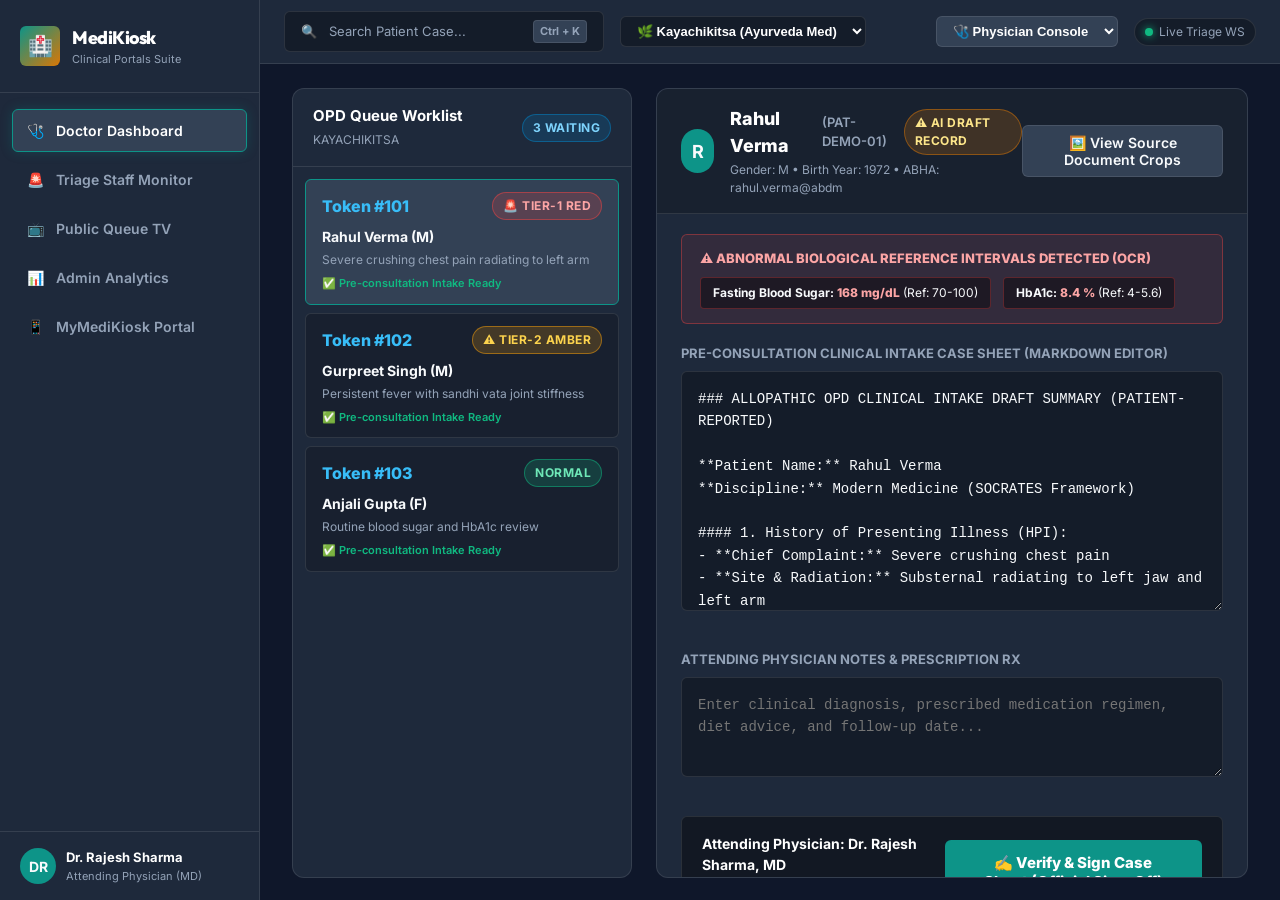
==== frontend_web_apps/index.html @ 1a15a037 "feat: complete Patient Kiosk (Phase 3), Web Portals Suite (Phase 4), and DPDP shredding with E2E sce" ====
<!DOCTYPE html>
<html lang="en">
<head>
    <meta charset="UTF-8">
    <meta name="viewport" content="width=device-width, initial-scale=1.0">
    <title>MediKiosk — Physician Console & Clinical Web Portals</title>
    <meta name="description" content="Physician Review Console, Triage Monitor, Public Display & Admin Analytics for MediKiosk (AIIA / SIH26047)">

    <!-- Google Fonts & Stylesheets -->
    <link rel="stylesheet" href="css/portal_tokens.css">
    <link rel="stylesheet" href="css/portal_layout.css">
    <link rel="stylesheet" href="css/views.css">
</head>
<body>
    <div class="portal-container">
        
        <!-- Left Collapsible Sidebar -->
        <aside class="portal-sidebar" role="navigation" aria-label="Portal Navigation">
            <div>
                <div class="sidebar-header">
                    <div class="sidebar-logo-icon">🏥</div>
                    <div>
                        <div class="sidebar-brand-title">MediKiosk</div>
                        <div class="sidebar-brand-sub">Clinical Portals Suite</div>
                    </div>
                </div>

                <!-- Navigation Tabs Root -->
                <div class="sidebar-nav" id="sidebar-nav-root"></div>
            </div>

            <div class="sidebar-footer">
                <div class="user-profile-badge">
                    <div class="user-avatar">DR</div>
                    <div>
                        <div style="font-size: 13px; font-weight: 700; color: #fff;">Dr. Rajesh Sharma</div>
                        <div style="font-size: 11px; color: var(--portal-text-muted);">Attending Physician (MD)</div>
                    </div>
                </div>
            </div>
        </aside>

        <!-- Main Content Area -->
        <div class="portal-main-area">
            
            <!-- Top Navigation & Hotkey Bar -->
            <header class="portal-topbar" role="banner">
                <div style="display: flex; align-items: center; gap: 16px;">
                    <!-- Universal Hotkey Trigger -->
                    <div class="search-hotkey-trigger" id="hotkey-search-trigger" role="button" tabindex="0" aria-label="Search Patient ID or Name. Press Control K">
                        <span>🔍</span>
                        <span>Search Patient Case...</span>
                        <span class="hotkey-badge">Ctrl + K</span>
                    </div>

                    <!-- Department Selector -->
                    <select id="dept-selector" style="background: rgba(0,0,0,0.3); border: 1px solid var(--portal-border); color: #fff; padding: 6px 12px; border-radius: 6px; font-size: 13px; font-weight: 600; outline: none;">
                        <option value="KAYACHIKITSA">🌿 Kayachikitsa (Ayurveda Med)</option>
                        <option value="GEN_MED">🩺 General Medicine OPD</option>
                        <option value="CARDIOLOGY">🫀 Cardiology OPD</option>
                        <option value="ORTHOPEDICS">🦴 Orthopedics OPD</option>
                        <option value="PANCHAKARMA">🧘 Panchakarma Department</option>
                        <option value="EMERGENCY">🚨 Emergency Red Zone</option>
                    </select>
                </div>

                <div class="topbar-right">
                    <!-- Role Switcher -->
                    <select id="role-selector" style="background: var(--portal-card-elevated); border: 1px solid var(--portal-border); color: #fff; padding: 6px 12px; border-radius: 6px; font-size: 13px; font-weight: 700; outline: none;">
                        <option value="DOCTOR">🩺 Physician Console</option>
                        <option value="TRIAGE">🚨 Triage Monitor</option>
                        <option value="PUBLIC_BOARD">📺 Public Queue TV</option>
                        <option value="ADMIN">📊 Admin Analytics</option>
                        <option value="PATIENT">📱 Patient Portal</option>
                    </select>

                    <!-- WebSocket Connection Dot -->
                    <div class="ws-status-badge">
                        <div class="ws-dot"></div>
                        <span>Live Triage WS</span>
                    </div>
                </div>
            </header>

            <!-- Dynamic Viewport Content -->
            <main class="portal-content-viewport" id="portal-viewport-root" role="main"></main>

        </div>

    </div>

    <!-- Hotkey Modal Container -->
    <div id="hotkey-modal-root"></div>

    <!-- Main Module Script -->
    <script type="module" src="js/app.js"></script>
</body>
</html>
---- frontend_web_apps/css/portal_tokens.css ----
/* ==========================================================================
   MediKiosk Web Portals Design System & Theme Tokens (Vanilla CSS)
   ========================================================================== */

@import url('https://fonts.googleapis.com/css2?family=Inter:wght@400;500;600;700;800&family=Outfit:wght@500;600;700;800&display=swap');

:root {
  /* Brand Palettes */
  --portal-primary: #0d9488;
  --portal-primary-hover: #0f766e;
  --portal-primary-light: #ccfbf1;
  --portal-primary-glow: rgba(13, 148, 136, 0.25);

  --portal-ayush: #d97706;
  --portal-ayush-hover: #b45309;
  --portal-ayush-light: #fef3c7;

  --portal-blue: #0284c7;
  --portal-blue-hover: #0369a1;

  --portal-red: #ef4444;
  --portal-red-dark: #b91c1c;
  --portal-red-light: #fee2e2;

  --portal-amber: #f59e0b;
  --portal-green: #10b981;

  /* Dark Theme (Default) */
  --portal-bg: #0f172a;
  --portal-sidebar: #1e293b;
  --portal-header: #1e293b;
  --portal-card: #1e293b;
  --portal-card-elevated: #334155;
  --portal-border: rgba(255, 255, 255, 0.1);
  --portal-border-hover: rgba(255, 255, 255, 0.2);

  --portal-text-main: #f8fafc;
  --portal-text-muted: #94a3b8;
  --portal-text-dim: #64748b;

  /* Typography */
  --portal-font: 'Inter', sans-serif;
  --portal-font-display: 'Outfit', sans-serif;

  /* Radius & Shadows */
  --radius-sm: 6px;
  --radius-md: 12px;
  --radius-lg: 18px;
  --radius-full: 9999px;
  --shadow-card: 0 4px 20px rgba(0, 0, 0, 0.25);
  --shadow-elevated: 0 10px 30px rgba(0, 0, 0, 0.4);

  /* Transitions */
  --trans-fast: 150ms ease;
  --trans-normal: 250ms ease;
}

*, *::before, *::after {
  box-sizing: border-box;
  margin: 0;
  padding: 0;
}

body {
  background-color: var(--portal-bg);
  color: var(--portal-text-main);
  font-family: var(--portal-font);
  font-size: 15px;
  line-height: 1.5;
  overflow: hidden;
  height: 100vh;
  width: 100vw;
}

/* Badge System */
.badge {
  display: inline-flex;
  align-items: center;
  gap: 6px;
  padding: 4px 10px;
  border-radius: var(--radius-full);
  font-size: 12px;
  font-weight: 700;
  text-transform: uppercase;
  letter-spacing: 0.5px;
}

.badge-red {
  background: rgba(239, 68, 68, 0.2);
  color: #fca5a5;
  border: 1px solid rgba(239, 68, 68, 0.5);
  animation: pulse-red 2s infinite;
}

.badge-amber {
  background: rgba(245, 158, 11, 0.2);
  color: #fcd34d;
  border: 1px solid rgba(245, 158, 11, 0.5);
}

.badge-green {
  background: rgba(16, 185, 129, 0.2);
  color: #6ee7b7;
  border: 1px solid rgba(16, 185, 129, 0.5);
}

.badge-blue {
  background: rgba(2, 132, 199, 0.2);
  color: #7dd3fc;
  border: 1px solid rgba(2, 132, 199, 0.5);
}

.badge-draft {
  background: rgba(217, 119, 6, 0.2);
  color: #fde68a;
  border: 1px solid rgba(217, 119, 6, 0.5);
}

@keyframes pulse-red {
  0%, 100% { box-shadow: 0 0 0 0 rgba(239, 68, 68, 0.4); }
  50% { box-shadow: 0 0 12px 2px rgba(239, 68, 68, 0.6); }
}

/* Buttons */
.btn {
  display: inline-flex;
  align-items: center;
  justify-content: center;
  gap: 8px;
  padding: 8px 16px;
  border-radius: var(--radius-sm);
  font-family: var(--portal-font);
  font-size: 14px;
  font-weight: 600;
  cursor: pointer;
  border: 1px solid transparent;
  transition: all var(--trans-fast);
}

.btn-primary {
  background: var(--portal-primary);
  color: #ffffff;
}
.btn-primary:hover {
  background: var(--portal-primary-hover);
  box-shadow: 0 0 16px var(--portal-primary-glow);
}

.btn-secondary {
  background: var(--portal-card-elevated);
  border-color: var(--portal-border);
  color: var(--portal-text-main);
}
.btn-secondary:hover {
  border-color: var(--portal-border-hover);
  background: #475569;
}

.btn-danger {
  background: var(--portal-red);
  color: #ffffff;
}
.btn-danger:hover {
  background: var(--portal-red-dark);
}

.btn-success {
  background: var(--portal-green);
  color: #ffffff;
}

/* Data Tables */
.portal-table {
  width: 100%;
  border-collapse: collapse;
  text-align: left;
}

.portal-table th {
  background: rgba(0, 0, 0, 0.25);
  padding: 12px 16px;
  font-size: 12px;
  font-weight: 700;
  text-transform: uppercase;
  color: var(--portal-text-muted);
  border-bottom: 1px solid var(--portal-border);
}

.portal-table td {
  padding: 14px 16px;
  border-bottom: 1px solid rgba(255, 255, 255, 0.05);
  font-size: 14px;
}

.portal-table tr:hover td {
  background: rgba(255, 255, 255, 0.02);
}
---- frontend_web_apps/css/portal_layout.css ----
/* ==========================================================================
   MediKiosk Web Portals Layout & Sidebar Navigation
   ========================================================================== */

.portal-container {
  display: flex;
  width: 100vw;
  height: 100vh;
  overflow: hidden;
}

/* Sidebar */
.portal-sidebar {
  width: 260px;
  background: var(--portal-sidebar);
  border-right: 1px solid var(--portal-border);
  display: flex;
  flex-direction: column;
  justify-content: space-between;
  flex-shrink: 0;
  z-index: 20;
}

.sidebar-header {
  padding: 24px 20px;
  display: flex;
  align-items: center;
  gap: 12px;
  border-bottom: 1px solid var(--portal-border);
}

.sidebar-logo-icon {
  width: 40px;
  height: 40px;
  border-radius: var(--radius-sm);
  background: linear-gradient(135deg, var(--portal-primary), var(--portal-ayush));
  display: flex;
  align-items: center;
  justify-content: center;
  font-size: 20px;
}

.sidebar-brand-title {
  font-family: var(--portal-font-display);
  font-size: 18px;
  font-weight: 800;
  color: #ffffff;
  letter-spacing: -0.5px;
}

.sidebar-brand-sub {
  font-size: 11px;
  color: var(--portal-text-muted);
}

.sidebar-nav {
  padding: 16px 12px;
  display: flex;
  flex-direction: column;
  gap: 6px;
  flex: 1;
  overflow-y: auto;
}

.nav-item {
  display: flex;
  align-items: center;
  gap: 12px;
  padding: 10px 14px;
  border-radius: var(--radius-sm);
  color: var(--portal-text-muted);
  text-decoration: none;
  font-size: 14px;
  font-weight: 600;
  cursor: pointer;
  transition: all var(--trans-fast);
  border: 1px solid transparent;
}

.nav-item:hover {
  background: rgba(255, 255, 255, 0.05);
  color: var(--portal-text-main);
}

.nav-item.active {
  background: var(--portal-card-elevated);
  color: #ffffff;
  border-color: var(--portal-primary);
  box-shadow: 0 0 12px var(--portal-primary-glow);
}

.sidebar-footer {
  padding: 16px 20px;
  border-top: 1px solid var(--portal-border);
  display: flex;
  flex-direction: column;
  gap: 12px;
}

.user-profile-badge {
  display: flex;
  align-items: center;
  gap: 10px;
}

.user-avatar {
  width: 36px;
  height: 36px;
  border-radius: var(--radius-full);
  background: var(--portal-primary);
  display: flex;
  align-items: center;
  justify-content: center;
  font-weight: 700;
  font-size: 14px;
}

/* Main Area */
.portal-main-area {
  flex: 1;
  display: flex;
  flex-direction: column;
  overflow: hidden;
  position: relative;
}

/* Header Bar */
.portal-topbar {
  height: 64px;
  background: var(--portal-header);
  border-bottom: 1px solid var(--portal-border);
  display: flex;
  align-items: center;
  justify-content: space-between;
  padding: 0 24px;
  z-index: 10;
}

.search-hotkey-trigger {
  display: flex;
  align-items: center;
  gap: 12px;
  background: rgba(0, 0, 0, 0.3);
  border: 1px solid var(--portal-border);
  border-radius: var(--radius-sm);
  padding: 8px 16px;
  color: var(--portal-text-muted);
  cursor: pointer;
  font-size: 13px;
  width: 320px;
  transition: all var(--trans-fast);
}

.search-hotkey-trigger:hover {
  border-color: var(--portal-primary);
  color: var(--portal-text-main);
}

.hotkey-badge {
  margin-left: auto;
  background: var(--portal-card-elevated);
  padding: 2px 6px;
  border-radius: 4px;
  font-size: 11px;
  font-weight: 700;
  color: var(--portal-text-muted);
  border: 1px solid var(--portal-border);
}

.topbar-right {
  display: flex;
  align-items: center;
  gap: 16px;
}

.ws-status-badge {
  display: flex;
  align-items: center;
  gap: 6px;
  font-size: 12px;
  color: var(--portal-text-muted);
  padding: 4px 10px;
  background: rgba(0, 0, 0, 0.3);
  border-radius: var(--radius-full);
  border: 1px solid var(--portal-border);
}

.ws-dot {
  width: 8px;
  height: 8px;
  border-radius: 50%;
  background: var(--portal-green);
  box-shadow: 0 0 8px var(--portal-green);
}

/* Viewport */
.portal-content-viewport {
  flex: 1;
  overflow-y: auto;
  padding: 24px 32px;
}

/* Global Hotkey Modal */
.hotkey-modal-overlay {
  position: fixed;
  top: 0;
  left: 0;
  width: 100vw;
  height: 100vh;
  background: rgba(0, 0, 0, 0.75);
  backdrop-filter: blur(6px);
  display: flex;
  align-items: flex-start;
  justify-content: center;
  padding-top: 100px;
  z-index: 100;
}

.hotkey-modal-card {
  width: 90%;
  max-width: 680px;
  background: var(--portal-card);
  border: 1px solid var(--portal-primary);
  border-radius: var(--radius-md);
  box-shadow: var(--shadow-elevated);
  overflow: hidden;
  animation: modal-slide-down 200ms ease;
}

@keyframes modal-slide-down {
  0% { transform: translateY(-20px); opacity: 0; }
  100% { transform: translateY(0); opacity: 1; }
}

.hotkey-input {
  width: 100%;
  height: 56px;
  background: transparent;
  border: none;
  border-bottom: 1px solid var(--portal-border);
  padding: 0 24px;
  font-size: 18px;
  color: #ffffff;
  outline: none;
}
---- frontend_web_apps/css/views.css ----
/* ==========================================================================
   MediKiosk Web Portals Specific View Styles
   ========================================================================== */

/* Split-Screen Crop Verification Viewer */
.split-viewer-grid {
  display: grid;
  grid-template-columns: 1fr 1fr;
  gap: 24px;
  height: calc(100vh - 150px);
}

.split-pane {
  background: var(--portal-card);
  border: 1px solid var(--portal-border);
  border-radius: var(--radius-md);
  padding: 20px;
  display: flex;
  flex-direction: column;
  overflow-y: auto;
}

.pane-header {
  font-size: 16px;
  font-weight: 700;
  margin-bottom: 16px;
  display: flex;
  align-items: center;
  justify-content: space-between;
  border-bottom: 1px solid var(--portal-border);
  padding-bottom: 12px;
}

/* Crop Image Box */
.crop-preview-box {
  background: #000;
  border-radius: var(--radius-sm);
  border: 1px solid var(--portal-border);
  overflow: hidden;
  position: relative;
  min-height: 220px;
  display: flex;
  align-items: center;
  justify-content: center;
  margin-bottom: 16px;
}

.crop-preview-img {
  max-width: 100%;
  max-height: 260px;
  object-fit: contain;
}

.ocr-confidence-tag {
  position: absolute;
  top: 10px;
  right: 10px;
  background: rgba(13, 148, 136, 0.9);
  color: #fff;
  font-size: 11px;
  font-weight: 800;
  padding: 4px 8px;
  border-radius: 4px;
}

/* Clinical Summary Editor */
.summary-editor-textarea {
  width: 100%;
  height: 240px;
  background: rgba(0, 0, 0, 0.3);
  border: 1px solid var(--portal-border);
  border-radius: var(--radius-sm);
  color: var(--portal-text-main);
  font-family: 'Courier New', Courier, monospace;
  font-size: 14px;
  line-height: 1.6;
  padding: 16px;
  resize: vertical;
  margin-bottom: 16px;
}

.summary-editor-textarea:focus {
  outline: none;
  border-color: var(--portal-primary);
}

.signoff-action-bar {
  display: flex;
  align-items: center;
  justify-content: space-between;
  background: rgba(0, 0, 0, 0.4);
  padding: 16px 20px;
  border-radius: var(--radius-sm);
  border: 1px solid var(--portal-border);
  margin-top: 16px;
}

/* Triage Monitor Real-time Feed */
.triage-feed-container {
  display: flex;
  flex-direction: column;
  gap: 16px;
}

.triage-alert-card {
  background: var(--portal-card);
  border-radius: var(--radius-md);
  border: 1px solid var(--portal-border);
  padding: 20px 24px;
  display: flex;
  align-items: center;
  justify-content: space-between;
  transition: all var(--trans-fast);
}

.triage-alert-card.tier-red {
  border-left: 6px solid var(--portal-red);
  background: linear-gradient(90deg, rgba(239, 68, 68, 0.1) 0%, var(--portal-card) 40%);
  animation: pulse-red-border 2s infinite;
}

.triage-alert-card.tier-amber {
  border-left: 6px solid var(--portal-amber);
  background: linear-gradient(90deg, rgba(245, 158, 11, 0.1) 0%, var(--portal-card) 40%);
}

@keyframes pulse-red-border {
  0%, 100% { border-left-color: var(--portal-red); }
  50% { border-left-color: #fca5a5; }
}

/* Public Token Board (Waiting Room Display) */
.public-board-container {
  display: flex;
  flex-direction: column;
  align-items: center;
  justify-content: center;
  height: 100%;
  text-align: center;
  padding: 40px;
}

.public-token-grid {
  display: grid;
  grid-template-columns: repeat(auto-fit, minmax(360px, 1fr));
  gap: 24px;
  width: 100%;
  max-width: 1200px;
  margin-top: 36px;
}

.public-token-card {
  background: var(--portal-card);
  border: 2px solid var(--portal-primary);
  border-radius: var(--radius-lg);
  padding: 32px 24px;
  box-shadow: var(--shadow-elevated);
}

.public-token-num {
  font-size: 56px;
  font-weight: 900;
  color: #38bdf8;
  letter-spacing: -1px;
}

.public-token-room {
  font-size: 24px;
  font-weight: 700;
  color: var(--portal-text-main);
  margin-top: 8px;
}

/* Admin KPI Grid */
.kpi-grid {
  display: grid;
  grid-template-columns: repeat(4, 1fr);
  gap: 20px;
  margin-bottom: 28px;
}

.kpi-card {
  background: var(--portal-card);
  border: 1px solid var(--portal-border);
  border-radius: var(--radius-md);
  padding: 20px;
  display: flex;
  flex-direction: column;
}

.kpi-title {
  font-size: 13px;
  font-weight: 600;
  color: var(--portal-text-muted);
  text-transform: uppercase;
}

.kpi-value {
  font-size: 32px;
  font-weight: 800;
  color: #ffffff;
  margin-top: 8px;
}

.kpi-sub {
  font-size: 12px;
  color: var(--portal-green);
  margin-top: 4px;
}
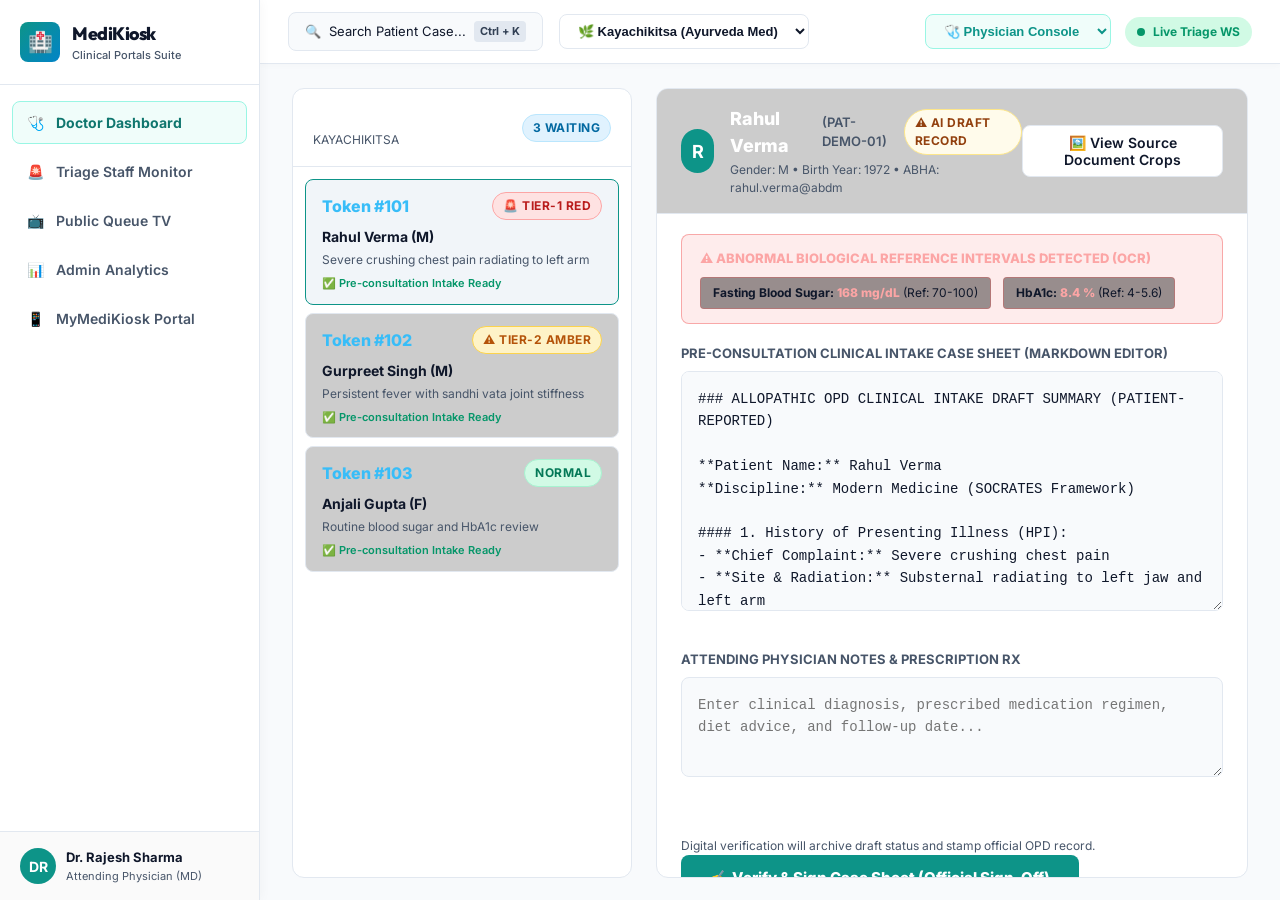
==== commit d33a3113: "feat: add ABHA login/registration, multilingual Ayurveda voice TTS, live on-screen translation, and " ====
--- a/frontend_web_apps/index.html
+++ b/frontend_web_apps/index.html
@@ -33,7 +33,7 @@
                 <div class="user-profile-badge">
                     <div class="user-avatar">DR</div>
                     <div>
-                        <div style="font-size: 13px; font-weight: 700; color: #fff;">Dr. Rajesh Sharma</div>
+                        <div style="font-size: 13px; font-weight: 700; color: var(--portal-text-main);">Dr. Rajesh Sharma</div>
                         <div style="font-size: 11px; color: var(--portal-text-muted);">Attending Physician (MD)</div>
                     </div>
                 </div>
@@ -47,14 +47,14 @@
             <header class="portal-topbar" role="banner">
                 <div style="display: flex; align-items: center; gap: 16px;">
                     <!-- Universal Hotkey Trigger -->
-                    <div class="search-hotkey-trigger" id="hotkey-search-trigger" role="button" tabindex="0" aria-label="Search Patient ID or Name. Press Control K">
+                    <div class="search-hotkey-trigger" id="hotkey-search-trigger" role="button" tabindex="0" aria-label="Search Patient ID or Name. Press Control K" style="background: #f8fafc; border: 1.5px solid var(--portal-border); color: var(--portal-text-main); padding: 8px 16px; border-radius: 8px; font-size: 13px; display: flex; align-items: center; gap: 8px; cursor: pointer;">
                         <span>🔍</span>
                         <span>Search Patient Case...</span>
-                        <span class="hotkey-badge">Ctrl + K</span>
+                        <span class="hotkey-badge" style="background: #e2e8f0; color: #334155; font-size: 11px; font-weight: 700; padding: 2px 6px; border-radius: 4px;">Ctrl + K</span>
                     </div>
 
                     <!-- Department Selector -->
-                    <select id="dept-selector" style="background: rgba(0,0,0,0.3); border: 1px solid var(--portal-border); color: #fff; padding: 6px 12px; border-radius: 6px; font-size: 13px; font-weight: 600; outline: none;">
+                    <select id="dept-selector" style="background: #ffffff; border: 1.5px solid var(--portal-border); color: var(--portal-text-main); padding: 8px 14px; border-radius: 8px; font-size: 13px; font-weight: 600; outline: none;">
                         <option value="KAYACHIKITSA">🌿 Kayachikitsa (Ayurveda Med)</option>
                         <option value="GEN_MED">🩺 General Medicine OPD</option>
                         <option value="CARDIOLOGY">🫀 Cardiology OPD</option>
@@ -64,9 +64,9 @@
                     </select>
                 </div>
 
-                <div class="topbar-right">
+                <div class="topbar-right" style="display: flex; align-items: center; gap: 14px;">
                     <!-- Role Switcher -->
-                    <select id="role-selector" style="background: var(--portal-card-elevated); border: 1px solid var(--portal-border); color: #fff; padding: 6px 12px; border-radius: 6px; font-size: 13px; font-weight: 700; outline: none;">
+                    <select id="role-selector" style="background: #f0fdfa; border: 1.5px solid #99f6e4; color: #0d9488; padding: 8px 14px; border-radius: 8px; font-size: 13px; font-weight: 700; outline: none;">
                         <option value="DOCTOR">🩺 Physician Console</option>
                         <option value="TRIAGE">🚨 Triage Monitor</option>
                         <option value="PUBLIC_BOARD">📺 Public Queue TV</option>
@@ -75,15 +75,15 @@
                     </select>
 
                     <!-- WebSocket Connection Dot -->
-                    <div class="ws-status-badge">
-                        <div class="ws-dot"></div>
+                    <div class="ws-status-badge" style="display: flex; align-items: center; gap: 8px; font-size: 12px; font-weight: 700; color: #059669; background: #d1fae5; padding: 6px 12px; border-radius: 9999px;">
+                        <div class="ws-dot" style="width: 8px; height: 8px; background: #059669; border-radius: 50%;"></div>
                         <span>Live Triage WS</span>
                     </div>
                 </div>
             </header>
 
             <!-- Dynamic Viewport Content -->
-            <main class="portal-content-viewport" id="portal-viewport-root" role="main"></main>
+            <main class="portal-content-viewport" id="portal-viewport-root" role="main" style="flex: 1; padding: 24px 32px; overflow-y: auto;"></main>
 
         </div>
 
--- a/frontend_web_apps/css/portal_tokens.css
+++ b/frontend_web_apps/css/portal_tokens.css
@@ -1,5 +1,5 @@
 /* ==========================================================================
-   MediKiosk Web Portals Design System & Theme Tokens (Vanilla CSS)
+   MediKiosk Web Portals Design System & Theme Tokens (Hospital Clean Light Theme)
    ========================================================================== */
 
 @import url('https://fonts.googleapis.com/css2?family=Inter:wght@400;500;600;700;800&family=Outfit:wght@500;600;700;800&display=swap');
@@ -8,12 +8,12 @@
   /* Brand Palettes */
   --portal-primary: #0d9488;
   --portal-primary-hover: #0f766e;
-  --portal-primary-light: #ccfbf1;
-  --portal-primary-glow: rgba(13, 148, 136, 0.25);
+  --portal-primary-light: #f0fdfa;
+  --portal-primary-glow: rgba(13, 148, 136, 0.18);
 
   --portal-ayush: #d97706;
   --portal-ayush-hover: #b45309;
-  --portal-ayush-light: #fef3c7;
+  --portal-ayush-light: #fffbeb;
 
   --portal-blue: #0284c7;
   --portal-blue-hover: #0369a1;
@@ -22,20 +22,20 @@
   --portal-red-dark: #b91c1c;
   --portal-red-light: #fee2e2;
 
-  --portal-amber: #f59e0b;
-  --portal-green: #10b981;
+  --portal-amber: #d97706;
+  --portal-green: #059669;
 
-  /* Dark Theme (Default) */
-  --portal-bg: #0f172a;
-  --portal-sidebar: #1e293b;
-  --portal-header: #1e293b;
-  --portal-card: #1e293b;
-  --portal-card-elevated: #334155;
-  --portal-border: rgba(255, 255, 255, 0.1);
-  --portal-border-hover: rgba(255, 255, 255, 0.2);
+  /* Hospital Clean Light Dashboard Theme */
+  --portal-bg: #f8fafc;
+  --portal-sidebar: #ffffff;
+  --portal-header: #ffffff;
+  --portal-card: #ffffff;
+  --portal-card-elevated: #f1f5f9;
+  --portal-border: #e2e8f0;
+  --portal-border-hover: #cbd5e1;
 
-  --portal-text-main: #f8fafc;
-  --portal-text-muted: #94a3b8;
+  --portal-text-main: #0f172a;
+  --portal-text-muted: #475569;
   --portal-text-dim: #64748b;
 
   /* Typography */
@@ -43,12 +43,12 @@
   --portal-font-display: 'Outfit', sans-serif;
 
   /* Radius & Shadows */
-  --radius-sm: 6px;
+  --radius-sm: 8px;
   --radius-md: 12px;
   --radius-lg: 18px;
   --radius-full: 9999px;
-  --shadow-card: 0 4px 20px rgba(0, 0, 0, 0.25);
-  --shadow-elevated: 0 10px 30px rgba(0, 0, 0, 0.4);
+  --shadow-card: 0 4px 16px rgba(15, 23, 42, 0.05);
+  --shadow-elevated: 0 10px 25px rgba(15, 23, 42, 0.08);
 
   /* Transitions */
   --trans-fast: 150ms ease;
@@ -86,34 +86,34 @@
 }
 
 .badge-red {
-  background: rgba(239, 68, 68, 0.2);
-  color: #fca5a5;
-  border: 1px solid rgba(239, 68, 68, 0.5);
+  background: #fee2e2;
+  color: #b91c1c;
+  border: 1px solid #fca5a5;
   animation: pulse-red 2s infinite;
 }
 
 .badge-amber {
-  background: rgba(245, 158, 11, 0.2);
-  color: #fcd34d;
-  border: 1px solid rgba(245, 158, 11, 0.5);
+  background: #fef3c7;
+  color: #b45309;
+  border: 1px solid #fcd34d;
 }
 
 .badge-green {
-  background: rgba(16, 185, 129, 0.2);
-  color: #6ee7b7;
-  border: 1px solid rgba(16, 185, 129, 0.5);
+  background: #d1fae5;
+  color: #047857;
+  border: 1px solid #a7f3d0;
 }
 
 .badge-blue {
-  background: rgba(2, 132, 199, 0.2);
-  color: #7dd3fc;
-  border: 1px solid rgba(2, 132, 199, 0.5);
+  background: #e0f2fe;
+  color: #0369a1;
+  border: 1px solid #bae6fd;
 }
 
 .badge-draft {
-  background: rgba(217, 119, 6, 0.2);
-  color: #fde68a;
-  border: 1px solid rgba(217, 119, 6, 0.5);
+  background: #fffbeb;
+  color: #92400e;
+  border: 1px solid #fde68a;
 }
 
 @keyframes pulse-red {
@@ -147,13 +147,13 @@
 }
 
 .btn-secondary {
-  background: var(--portal-card-elevated);
+  background: #ffffff;
   border-color: var(--portal-border);
   color: var(--portal-text-main);
 }
 .btn-secondary:hover {
   border-color: var(--portal-border-hover);
-  background: #475569;
+  background: #f1f5f9;
 }
 
 .btn-danger {
@@ -177,7 +177,7 @@
 }
 
 .portal-table th {
-  background: rgba(0, 0, 0, 0.25);
+  background: #f1f5f9;
   padding: 12px 16px;
   font-size: 12px;
   font-weight: 700;
@@ -188,10 +188,11 @@
 
 .portal-table td {
   padding: 14px 16px;
-  border-bottom: 1px solid rgba(255, 255, 255, 0.05);
+  border-bottom: 1px solid #f1f5f9;
   font-size: 14px;
+  color: var(--portal-text-main);
 }
 
 .portal-table tr:hover td {
-  background: rgba(255, 255, 255, 0.02);
+  background: #f8fafc;
 }
--- a/frontend_web_apps/css/portal_layout.css
+++ b/frontend_web_apps/css/portal_layout.css
@@ -1,5 +1,5 @@
 /* ==========================================================================
-   MediKiosk Web Portals Layout & Sidebar Navigation
+   MediKiosk Web Portals Layout & Sidebar Navigation (Hospital Light Theme)
    ========================================================================== */
 
 .portal-container {
@@ -7,22 +7,24 @@
   width: 100vw;
   height: 100vh;
   overflow: hidden;
+  background: var(--portal-bg);
 }
 
 /* Sidebar */
 .portal-sidebar {
   width: 260px;
-  background: var(--portal-sidebar);
+  background: #ffffff;
   border-right: 1px solid var(--portal-border);
   display: flex;
   flex-direction: column;
   justify-content: space-between;
   flex-shrink: 0;
   z-index: 20;
+  box-shadow: 2px 0 10px rgba(15, 23, 42, 0.03);
 }
 
 .sidebar-header {
-  padding: 24px 20px;
+  padding: 20px 20px;
   display: flex;
   align-items: center;
   gap: 12px;
@@ -33,24 +35,26 @@
   width: 40px;
   height: 40px;
   border-radius: var(--radius-sm);
-  background: linear-gradient(135deg, var(--portal-primary), var(--portal-ayush));
+  background: linear-gradient(135deg, var(--portal-primary), var(--portal-blue));
   display: flex;
   align-items: center;
   justify-content: center;
   font-size: 20px;
+  color: #ffffff;
 }
 
 .sidebar-brand-title {
   font-family: var(--portal-font-display);
   font-size: 18px;
   font-weight: 800;
-  color: #ffffff;
+  color: var(--portal-text-main);
   letter-spacing: -0.5px;
 }
 
 .sidebar-brand-sub {
   font-size: 11px;
   color: var(--portal-text-muted);
+  font-weight: 500;
 }
 
 .sidebar-nav {
@@ -78,15 +82,15 @@
 }
 
 .nav-item:hover {
-  background: rgba(255, 255, 255, 0.05);
+  background: #f1f5f9;
   color: var(--portal-text-main);
 }
 
 .nav-item.active {
-  background: var(--portal-card-elevated);
-  color: #ffffff;
-  border-color: var(--portal-primary);
-  box-shadow: 0 0 12px var(--portal-primary-glow);
+  background: #f0fdfa;
+  color: var(--portal-primary-hover);
+  border-color: #99f6e4;
+  font-weight: 700;
 }
 
 .sidebar-footer {
@@ -95,6 +99,7 @@
   display: flex;
   flex-direction: column;
   gap: 12px;
+  background: #fafafa;
 }
 
 .user-profile-badge {
@@ -108,6 +113,7 @@
   height: 36px;
   border-radius: var(--radius-full);
   background: var(--portal-primary);
+  color: #ffffff;
   display: flex;
   align-items: center;
   justify-content: center;
@@ -121,125 +127,29 @@
   display: flex;
   flex-direction: column;
   overflow: hidden;
-  position: relative;
+  background: var(--portal-bg);
 }
 
-/* Header Bar */
 .portal-topbar {
   height: 64px;
-  background: var(--portal-header);
+  background: #ffffff;
   border-bottom: 1px solid var(--portal-border);
+  padding: 0 28px;
   display: flex;
   align-items: center;
   justify-content: space-between;
-  padding: 0 24px;
   z-index: 10;
+  box-shadow: 0 2px 6px rgba(15, 23, 42, 0.02);
 }
 
-.search-hotkey-trigger {
-  display: flex;
-  align-items: center;
-  gap: 12px;
-  background: rgba(0, 0, 0, 0.3);
-  border: 1px solid var(--portal-border);
-  border-radius: var(--radius-sm);
-  padding: 8px 16px;
-  color: var(--portal-text-muted);
-  cursor: pointer;
-  font-size: 13px;
-  width: 320px;
-  transition: all var(--trans-fast);
-}
-
-.search-hotkey-trigger:hover {
-  border-color: var(--portal-primary);
+.portal-topbar-title {
+  font-size: 18px;
+  font-weight: 700;
   color: var(--portal-text-main);
 }
 
-.hotkey-badge {
-  margin-left: auto;
-  background: var(--portal-card-elevated);
-  padding: 2px 6px;
-  border-radius: 4px;
-  font-size: 11px;
-  font-weight: 700;
-  color: var(--portal-text-muted);
-  border: 1px solid var(--portal-border);
+.portal-content-view {
+  flex: 1;
+  padding: 24px 28px;
+  overflow-y: auto;
 }
-
-.topbar-right {
-  display: flex;
-  align-items: center;
-  gap: 16px;
-}
-
-.ws-status-badge {
-  display: flex;
-  align-items: center;
-  gap: 6px;
-  font-size: 12px;
-  color: var(--portal-text-muted);
-  padding: 4px 10px;
-  background: rgba(0, 0, 0, 0.3);
-  border-radius: var(--radius-full);
-  border: 1px solid var(--portal-border);
-}
-
-.ws-dot {
-  width: 8px;
-  height: 8px;
-  border-radius: 50%;
-  background: var(--portal-green);
-  box-shadow: 0 0 8px var(--portal-green);
-}
-
-/* Viewport */
-.portal-content-viewport {
-  flex: 1;
-  overflow-y: auto;
-  padding: 24px 32px;
-}
-
-/* Global Hotkey Modal */
-.hotkey-modal-overlay {
-  position: fixed;
-  top: 0;
-  left: 0;
-  width: 100vw;
-  height: 100vh;
-  background: rgba(0, 0, 0, 0.75);
-  backdrop-filter: blur(6px);
-  display: flex;
-  align-items: flex-start;
-  justify-content: center;
-  padding-top: 100px;
-  z-index: 100;
-}
-
-.hotkey-modal-card {
-  width: 90%;
-  max-width: 680px;
-  background: var(--portal-card);
-  border: 1px solid var(--portal-primary);
-  border-radius: var(--radius-md);
-  box-shadow: var(--shadow-elevated);
-  overflow: hidden;
-  animation: modal-slide-down 200ms ease;
-}
-
-@keyframes modal-slide-down {
-  0% { transform: translateY(-20px); opacity: 0; }
-  100% { transform: translateY(0); opacity: 1; }
-}
-
-.hotkey-input {
-  width: 100%;
-  height: 56px;
-  background: transparent;
-  border: none;
-  border-bottom: 1px solid var(--portal-border);
-  padding: 0 24px;
-  font-size: 18px;
-  color: #ffffff;
-  outline: none;
-}
--- a/frontend_web_apps/css/views.css
+++ b/frontend_web_apps/css/views.css
@@ -1,5 +1,5 @@
 /* ==========================================================================
-   MediKiosk Web Portals Specific View Styles
+   MediKiosk Web Portals Specific View Styles (Hospital Light Theme)
    ========================================================================== */
 
 /* Split-Screen Crop Verification Viewer */
@@ -7,22 +7,24 @@
   display: grid;
   grid-template-columns: 1fr 1fr;
   gap: 24px;
-  height: calc(100vh - 150px);
+  height: calc(100vh - 140px);
 }
 
 .split-pane {
-  background: var(--portal-card);
+  background: #ffffff;
   border: 1px solid var(--portal-border);
   border-radius: var(--radius-md);
   padding: 20px;
   display: flex;
   flex-direction: column;
   overflow-y: auto;
+  box-shadow: var(--shadow-card);
 }
 
 .pane-header {
   font-size: 16px;
   font-weight: 700;
+  color: var(--portal-text-main);
   margin-bottom: 16px;
   display: flex;
   align-items: center;
@@ -33,7 +35,7 @@
 
 /* Crop Image Box */
 .crop-preview-box {
-  background: #000;
+  background: #f1f5f9;
   border-radius: var(--radius-sm);
   border: 1px solid var(--portal-border);
   overflow: hidden;
@@ -55,7 +57,7 @@
   position: absolute;
   top: 10px;
   right: 10px;
-  background: rgba(13, 148, 136, 0.9);
+  background: rgba(13, 148, 136, 0.95);
   color: #fff;
   font-size: 11px;
   font-weight: 800;
@@ -67,7 +69,7 @@
 .summary-editor-textarea {
   width: 100%;
   height: 240px;
-  background: rgba(0, 0, 0, 0.3);
+  background: #f8fafc;
   border: 1px solid var(--portal-border);
   border-radius: var(--radius-sm);
   color: var(--portal-text-main);
@@ -79,131 +81,18 @@
   margin-bottom: 16px;
 }
 
-.summary-editor-textarea:focus {
-  outline: none;
-  border-color: var(--portal-primary);
-}
-
-.signoff-action-bar {
-  display: flex;
-  align-items: center;
-  justify-content: space-between;
-  background: rgba(0, 0, 0, 0.4);
-  padding: 16px 20px;
-  border-radius: var(--radius-sm);
-  border: 1px solid var(--portal-border);
-  margin-top: 16px;
-}
-
-/* Triage Monitor Real-time Feed */
-.triage-feed-container {
-  display: flex;
-  flex-direction: column;
-  gap: 16px;
-}
-
-.triage-alert-card {
-  background: var(--portal-card);
-  border-radius: var(--radius-md);
-  border: 1px solid var(--portal-border);
-  padding: 20px 24px;
-  display: flex;
-  align-items: center;
-  justify-content: space-between;
-  transition: all var(--trans-fast);
-}
-
-.triage-alert-card.tier-red {
-  border-left: 6px solid var(--portal-red);
-  background: linear-gradient(90deg, rgba(239, 68, 68, 0.1) 0%, var(--portal-card) 40%);
-  animation: pulse-red-border 2s infinite;
-}
-
-.triage-alert-card.tier-amber {
-  border-left: 6px solid var(--portal-amber);
-  background: linear-gradient(90deg, rgba(245, 158, 11, 0.1) 0%, var(--portal-card) 40%);
-}
-
-@keyframes pulse-red-border {
-  0%, 100% { border-left-color: var(--portal-red); }
-  50% { border-left-color: #fca5a5; }
-}
-
-/* Public Token Board (Waiting Room Display) */
-.public-board-container {
-  display: flex;
-  flex-direction: column;
-  align-items: center;
-  justify-content: center;
-  height: 100%;
-  text-align: center;
-  padding: 40px;
-}
-
-.public-token-grid {
-  display: grid;
-  grid-template-columns: repeat(auto-fit, minmax(360px, 1fr));
-  gap: 24px;
-  width: 100%;
-  max-width: 1200px;
-  margin-top: 36px;
-}
-
-.public-token-card {
-  background: var(--portal-card);
-  border: 2px solid var(--portal-primary);
+/* TV Queue Board Display */
+.tv-display-container {
+  background: #ffffff;
+  border: 2px solid var(--portal-border);
   border-radius: var(--radius-lg);
-  padding: 32px 24px;
+  padding: 32px;
   box-shadow: var(--shadow-elevated);
 }
 
-.public-token-num {
-  font-size: 56px;
+.tv-serving-token {
+  font-size: 72px;
   font-weight: 900;
-  color: #38bdf8;
-  letter-spacing: -1px;
+  color: var(--portal-primary-hover);
+  letter-spacing: -2px;
 }
-
-.public-token-room {
-  font-size: 24px;
-  font-weight: 700;
-  color: var(--portal-text-main);
-  margin-top: 8px;
-}
-
-/* Admin KPI Grid */
-.kpi-grid {
-  display: grid;
-  grid-template-columns: repeat(4, 1fr);
-  gap: 20px;
-  margin-bottom: 28px;
-}
-
-.kpi-card {
-  background: var(--portal-card);
-  border: 1px solid var(--portal-border);
-  border-radius: var(--radius-md);
-  padding: 20px;
-  display: flex;
-  flex-direction: column;
-}
-
-.kpi-title {
-  font-size: 13px;
-  font-weight: 600;
-  color: var(--portal-text-muted);
-  text-transform: uppercase;
-}
-
-.kpi-value {
-  font-size: 32px;
-  font-weight: 800;
-  color: #ffffff;
-  margin-top: 8px;
-}
-
-.kpi-sub {
-  font-size: 12px;
-  color: var(--portal-green);
-  margin-top: 4px;
-}
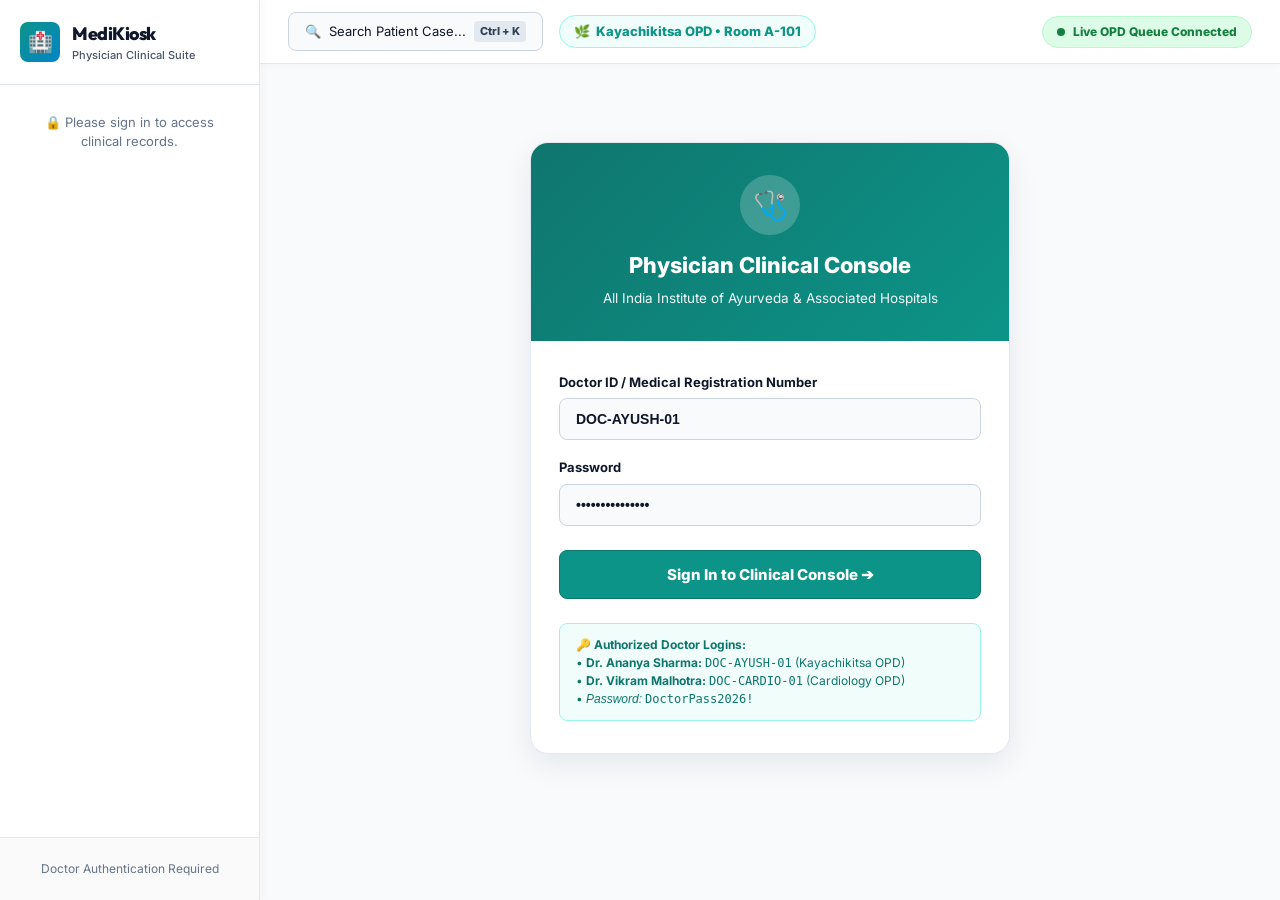
==== commit d82583cb: "feat: complete multilingual patient kiosk, hospital network, and dedicated physician console" ====
--- a/frontend_web_apps/index.html
+++ b/frontend_web_apps/index.html
@@ -3,8 +3,8 @@
 <head>
     <meta charset="UTF-8">
     <meta name="viewport" content="width=device-width, initial-scale=1.0">
-    <title>MediKiosk — Physician Console & Clinical Web Portals</title>
-    <meta name="description" content="Physician Review Console, Triage Monitor, Public Display & Admin Analytics for MediKiosk (AIIA / SIH26047)">
+    <title>MediKiosk — Physician Clinical Console</title>
+    <meta name="description" content="Dedicated Physician Review Console, OPD Queue, & Digital Case Sheet Verification">
 
     <!-- Google Fonts & Stylesheets -->
     <link rel="stylesheet" href="css/portal_tokens.css">
@@ -21,7 +21,7 @@
                     <div class="sidebar-logo-icon">🏥</div>
                     <div>
                         <div class="sidebar-brand-title">MediKiosk</div>
-                        <div class="sidebar-brand-sub">Clinical Portals Suite</div>
+                        <div class="sidebar-brand-sub">Physician Clinical Suite</div>
                     </div>
                 </div>
 
@@ -31,10 +31,10 @@
 
             <div class="sidebar-footer">
                 <div class="user-profile-badge">
-                    <div class="user-avatar">DR</div>
+                    <div class="user-avatar" style="background: #0d9488; color: #ffffff; font-weight: 800;">DR</div>
                     <div>
-                        <div style="font-size: 13px; font-weight: 700; color: var(--portal-text-main);">Dr. Rajesh Sharma</div>
-                        <div style="font-size: 11px; color: var(--portal-text-muted);">Attending Physician (MD)</div>
+                        <div style="font-size: 13px; font-weight: 800; color: #0f172a;" id="sidebar-doc-name">Dr. Ananya Sharma</div>
+                        <div style="font-size: 11px; color: #0d9488; font-weight: 700;" id="sidebar-doc-room">Room A-101 (Ground Floor)</div>
                     </div>
                 </div>
             </div>
@@ -44,40 +44,27 @@
         <div class="portal-main-area">
             
             <!-- Top Navigation & Hotkey Bar -->
-            <header class="portal-topbar" role="banner">
+            <header class="portal-topbar" role="banner" style="background: #ffffff; border-bottom: 1.5px solid #e2e8f0; padding: 14px 28px; display: flex; align-items: center; justify-content: space-between;">
                 <div style="display: flex; align-items: center; gap: 16px;">
                     <!-- Universal Hotkey Trigger -->
-                    <div class="search-hotkey-trigger" id="hotkey-search-trigger" role="button" tabindex="0" aria-label="Search Patient ID or Name. Press Control K" style="background: #f8fafc; border: 1.5px solid var(--portal-border); color: var(--portal-text-main); padding: 8px 16px; border-radius: 8px; font-size: 13px; display: flex; align-items: center; gap: 8px; cursor: pointer;">
+                    <div class="search-hotkey-trigger" id="hotkey-search-trigger" role="button" tabindex="0" aria-label="Search Patient ID or Name. Press Control K" style="background: #f8fafc; border: 1.5px solid #cbd5e1; color: #0f172a; padding: 8px 16px; border-radius: 8px; font-size: 13px; display: flex; align-items: center; gap: 8px; cursor: pointer;">
                         <span>🔍</span>
                         <span>Search Patient Case...</span>
-                        <span class="hotkey-badge" style="background: #e2e8f0; color: #334155; font-size: 11px; font-weight: 700; padding: 2px 6px; border-radius: 4px;">Ctrl + K</span>
+                        <span class="hotkey-badge" style="background: #e2e8f0; color: #334155; font-size: 11px; font-weight: 800; padding: 2px 6px; border-radius: 4px;">Ctrl + K</span>
                     </div>
 
-                    <!-- Department Selector -->
-                    <select id="dept-selector" style="background: #ffffff; border: 1.5px solid var(--portal-border); color: var(--portal-text-main); padding: 8px 14px; border-radius: 8px; font-size: 13px; font-weight: 600; outline: none;">
-                        <option value="KAYACHIKITSA">🌿 Kayachikitsa (Ayurveda Med)</option>
-                        <option value="GEN_MED">🩺 General Medicine OPD</option>
-                        <option value="CARDIOLOGY">🫀 Cardiology OPD</option>
-                        <option value="ORTHOPEDICS">🦴 Orthopedics OPD</option>
-                        <option value="PANCHAKARMA">🧘 Panchakarma Department</option>
-                        <option value="EMERGENCY">🚨 Emergency Red Zone</option>
-                    </select>
+                    <!-- Active Doctor Department & Room Badge -->
+                    <div id="doctor-dept-badge" style="background: #f0fdfa; border: 1.5px solid #99f6e4; color: #0d9488; padding: 6px 14px; border-radius: 9999px; font-size: 13px; font-weight: 800; display: flex; align-items: center; gap: 6px;">
+                        <span>🌿</span>
+                        <span id="badge-dept-text">Kayachikitsa OPD • Room A-101</span>
+                    </div>
                 </div>
 
                 <div class="topbar-right" style="display: flex; align-items: center; gap: 14px;">
-                    <!-- Role Switcher -->
-                    <select id="role-selector" style="background: #f0fdfa; border: 1.5px solid #99f6e4; color: #0d9488; padding: 8px 14px; border-radius: 8px; font-size: 13px; font-weight: 700; outline: none;">
-                        <option value="DOCTOR">🩺 Physician Console</option>
-                        <option value="TRIAGE">🚨 Triage Monitor</option>
-                        <option value="PUBLIC_BOARD">📺 Public Queue TV</option>
-                        <option value="ADMIN">📊 Admin Analytics</option>
-                        <option value="PATIENT">📱 Patient Portal</option>
-                    </select>
-
-                    <!-- WebSocket Connection Dot -->
-                    <div class="ws-status-badge" style="display: flex; align-items: center; gap: 8px; font-size: 12px; font-weight: 700; color: #059669; background: #d1fae5; padding: 6px 12px; border-radius: 9999px;">
-                        <div class="ws-dot" style="width: 8px; height: 8px; background: #059669; border-radius: 50%;"></div>
-                        <span>Live Triage WS</span>
+                    <!-- WebSocket Live Triage Connection Badge -->
+                    <div class="ws-status-badge" style="display: flex; align-items: center; gap: 8px; font-size: 12px; font-weight: 800; color: #15803d; background: #dcfce7; border: 1px solid #bbf7d0; padding: 6px 14px; border-radius: 9999px;">
+                        <div class="ws-dot" style="width: 8px; height: 8px; background: #15803d; border-radius: 50%;"></div>
+                        <span>Live OPD Queue Connected</span>
                     </div>
                 </div>
             </header>
--- a/frontend_web_apps/css/views.css
+++ b/frontend_web_apps/css/views.css
@@ -1,98 +1,146 @@
 /* ==========================================================================
-   MediKiosk Web Portals Specific View Styles (Hospital Light Theme)
+   MediKiosk Web Portals Specific View Styles (Hospital High-Contrast Theme)
    ========================================================================== */
 
-/* Split-Screen Crop Verification Viewer */
-.split-viewer-grid {
-  display: grid;
-  grid-template-columns: 1fr 1fr;
-  gap: 24px;
-  height: calc(100vh - 140px);
+/* Button System */
+.btn {
+  display: inline-flex;
+  align-items: center;
+  justify-content: center;
+  gap: 8px;
+  padding: 10px 18px;
+  border-radius: var(--radius-sm);
+  font-size: 14px;
+  font-weight: 700;
+  cursor: pointer;
+  transition: all var(--trans-fast);
+  border: 1px solid transparent;
+  text-decoration: none;
 }
 
-.split-pane {
+.btn:disabled {
+  opacity: 0.6;
+  cursor: not-allowed;
+}
+
+.btn-primary {
+  background: #0d9488;
+  color: #ffffff;
+  border-color: #0f766e;
+}
+
+.btn-primary:hover:not(:disabled) {
+  background: #0f766e;
+}
+
+.btn-success {
+  background: #059669;
+  color: #ffffff;
+  border-color: #047857;
+}
+
+.btn-success:hover:not(:disabled) {
+  background: #047857;
+}
+
+.btn-outline {
   background: #ffffff;
-  border: 1px solid var(--portal-border);
+  color: #0f172a;
+  border: 1.5px solid #cbd5e1;
+}
+
+.btn-outline:hover:not(:disabled) {
+  background: #f8fafc;
+  border-color: #94a3b8;
+}
+
+/* Badge System */
+.badge {
+  display: inline-flex;
+  align-items: center;
+  gap: 6px;
+  padding: 4px 10px;
+  border-radius: var(--radius-full);
+  font-size: 12px;
+  font-weight: 800;
+  text-transform: uppercase;
+  letter-spacing: 0.5px;
+}
+
+.badge-blue {
+  background: #e0f2fe;
+  color: #0369a1;
+  border: 1px solid #bae6fd;
+}
+
+.badge-green {
+  background: #dcfce7;
+  color: #15803d;
+  border: 1px solid #bbf7d0;
+}
+
+.badge-red {
+  background: #fee2e2;
+  color: #b91c1c;
+  border: 1px solid #fca5a5;
+}
+
+.badge-amber {
+  background: #fef3c7;
+  color: #b45309;
+  border: 1px solid #fcd34d;
+}
+
+/* Card Elements */
+.clinical-card {
+  background: #ffffff;
+  border: 1.5px solid #e2e8f0;
   border-radius: var(--radius-md);
   padding: 20px;
-  display: flex;
-  flex-direction: column;
-  overflow-y: auto;
-  box-shadow: var(--shadow-card);
+  box-shadow: 0 2px 8px rgba(15, 23, 42, 0.04);
 }
 
-.pane-header {
+.clinical-card-header {
   font-size: 16px;
-  font-weight: 700;
-  color: var(--portal-text-main);
-  margin-bottom: 16px;
+  font-weight: 800;
+  color: #0f172a;
+  margin-bottom: 14px;
   display: flex;
   align-items: center;
   justify-content: space-between;
-  border-bottom: 1px solid var(--portal-border);
+  border-bottom: 1.5px solid #f1f5f9;
   padding-bottom: 12px;
 }
 
-/* Crop Image Box */
-.crop-preview-box {
-  background: #f1f5f9;
+/* Clinical Summary Preformatted Box */
+.summary-pre-box {
+  width: 100%;
+  background: #f8fafc;
+  border: 1.5px solid #cbd5e1;
   border-radius: var(--radius-sm);
-  border: 1px solid var(--portal-border);
-  overflow: hidden;
-  position: relative;
-  min-height: 220px;
-  display: flex;
-  align-items: center;
-  justify-content: center;
-  margin-bottom: 16px;
+  color: #0f172a;
+  font-family: 'Courier New', Courier, monospace;
+  font-size: 13.5px;
+  line-height: 1.7;
+  padding: 16px;
+  white-space: pre-wrap;
 }
 
-.crop-preview-img {
-  max-width: 100%;
-  max-height: 260px;
-  object-fit: contain;
+/* Form Controls */
+.form-input {
+  width: 100%;
+  background: #ffffff;
+  border: 1.5px solid #cbd5e1;
+  color: #0f172a;
+  padding: 12px 14px;
+  border-radius: var(--radius-sm);
+  font-size: 14px;
+  font-weight: 600;
+  outline: none;
+  transition: border-color 150ms ease;
 }
 
-.ocr-confidence-tag {
-  position: absolute;
-  top: 10px;
-  right: 10px;
-  background: rgba(13, 148, 136, 0.95);
-  color: #fff;
-  font-size: 11px;
-  font-weight: 800;
-  padding: 4px 8px;
-  border-radius: 4px;
+.form-input:focus {
+  border-color: #0d9488;
+  box-shadow: 0 0 0 3px rgba(13, 148, 136, 0.15);
 }
-
-/* Clinical Summary Editor */
-.summary-editor-textarea {
-  width: 100%;
-  height: 240px;
-  background: #f8fafc;
-  border: 1px solid var(--portal-border);
-  border-radius: var(--radius-sm);
-  color: var(--portal-text-main);
-  font-family: 'Courier New', Courier, monospace;
-  font-size: 14px;
-  line-height: 1.6;
-  padding: 16px;
-  resize: vertical;
-  margin-bottom: 16px;
-}
-
-/* TV Queue Board Display */
-.tv-display-container {
-  background: #ffffff;
-  border: 2px solid var(--portal-border);
-  border-radius: var(--radius-lg);
-  padding: 32px;
-  box-shadow: var(--shadow-elevated);
-}
-
-.tv-serving-token {
-  font-size: 72px;
-  font-weight: 900;
-  color: var(--portal-primary-hover);
-  letter-spacing: -2px;
-}
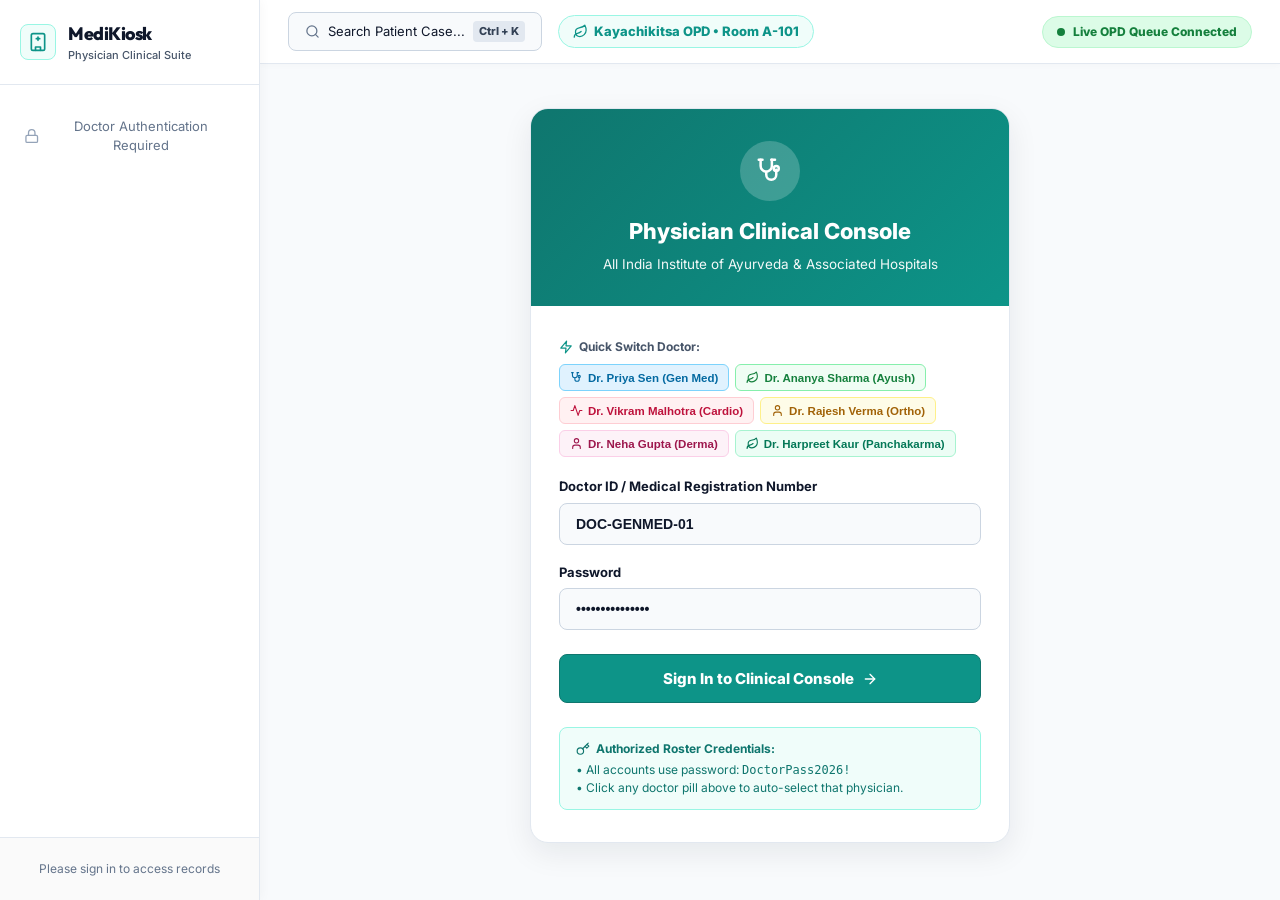
==== commit e5e805be: "feat(ui): replace emojis with crisp Lucide/Heroicons SVG vector icon library across patient kiosk an" ====
--- a/frontend_web_apps/index.html
+++ b/frontend_web_apps/index.html
@@ -18,7 +18,9 @@
         <aside class="portal-sidebar" role="navigation" aria-label="Portal Navigation">
             <div>
                 <div class="sidebar-header">
-                    <div class="sidebar-logo-icon">🏥</div>
+                    <div class="sidebar-logo-icon" style="display: flex; align-items: center; justify-content: center; background: #f0fdfa; border: 1.5px solid #99f6e4; border-radius: 8px; width: 36px; height: 36px;">
+                        <svg xmlns="http://www.w3.org/2000/svg" width="20" height="20" viewBox="0 0 24 24" fill="none" stroke="#0d9488" stroke-width="2" stroke-linecap="round" stroke-linejoin="round"><path d="M12 6v4"/><path d="M10 8h4"/><rect width="16" height="20" x="4" y="2" rx="2" ry="2"/><path d="M9 22v-4h6v4"/></svg>
+                    </div>
                     <div>
                         <div class="sidebar-brand-title">MediKiosk</div>
                         <div class="sidebar-brand-sub">Physician Clinical Suite</div>
@@ -48,14 +50,14 @@
                 <div style="display: flex; align-items: center; gap: 16px;">
                     <!-- Universal Hotkey Trigger -->
                     <div class="search-hotkey-trigger" id="hotkey-search-trigger" role="button" tabindex="0" aria-label="Search Patient ID or Name. Press Control K" style="background: #f8fafc; border: 1.5px solid #cbd5e1; color: #0f172a; padding: 8px 16px; border-radius: 8px; font-size: 13px; display: flex; align-items: center; gap: 8px; cursor: pointer;">
-                        <span>🔍</span>
+                        <svg xmlns="http://www.w3.org/2000/svg" width="15" height="15" viewBox="0 0 24 24" fill="none" stroke="#64748b" stroke-width="2" stroke-linecap="round" stroke-linejoin="round"><circle cx="11" cy="11" r="8"/><line x1="21" x2="16.65" y1="21" y2="16.65"/></svg>
                         <span>Search Patient Case...</span>
                         <span class="hotkey-badge" style="background: #e2e8f0; color: #334155; font-size: 11px; font-weight: 800; padding: 2px 6px; border-radius: 4px;">Ctrl + K</span>
                     </div>
 
                     <!-- Active Doctor Department & Room Badge -->
                     <div id="doctor-dept-badge" style="background: #f0fdfa; border: 1.5px solid #99f6e4; color: #0d9488; padding: 6px 14px; border-radius: 9999px; font-size: 13px; font-weight: 800; display: flex; align-items: center; gap: 6px;">
-                        <span>🌿</span>
+                        <svg xmlns="http://www.w3.org/2000/svg" width="15" height="15" viewBox="0 0 24 24" fill="none" stroke="#0d9488" stroke-width="2" stroke-linecap="round" stroke-linejoin="round"><path d="M11 20A7 7 0 0 1 9.8 6.1C15.5 5 17 4.48 19 2c1 2 2 4.18 2 8 0 5.5-4.78 10-10 10Z"/><path d="M2 21c0-3 1.85-5.36 5.08-6C9.5 14.52 12 13 13 12"/></svg>
                         <span id="badge-dept-text">Kayachikitsa OPD • Room A-101</span>
                     </div>
                 </div>
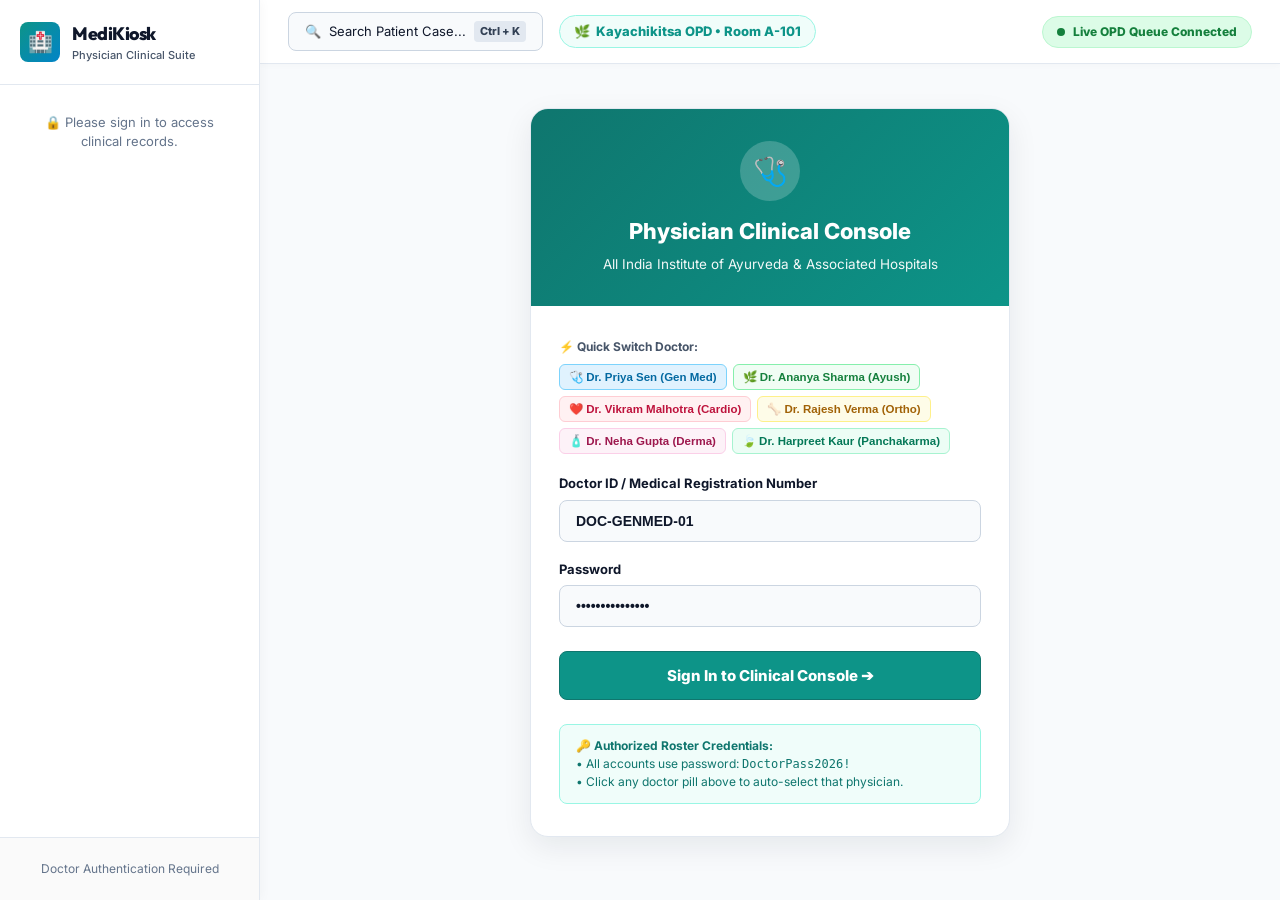
==== commit 462fc551: "fix: resolve broken icons import and restore working UI state across patient kiosk and doctor consol" ====
--- a/frontend_web_apps/index.html
+++ b/frontend_web_apps/index.html
@@ -18,9 +18,7 @@
         <aside class="portal-sidebar" role="navigation" aria-label="Portal Navigation">
             <div>
                 <div class="sidebar-header">
-                    <div class="sidebar-logo-icon" style="display: flex; align-items: center; justify-content: center; background: #f0fdfa; border: 1.5px solid #99f6e4; border-radius: 8px; width: 36px; height: 36px;">
-                        <svg xmlns="http://www.w3.org/2000/svg" width="20" height="20" viewBox="0 0 24 24" fill="none" stroke="#0d9488" stroke-width="2" stroke-linecap="round" stroke-linejoin="round"><path d="M12 6v4"/><path d="M10 8h4"/><rect width="16" height="20" x="4" y="2" rx="2" ry="2"/><path d="M9 22v-4h6v4"/></svg>
-                    </div>
+                    <div class="sidebar-logo-icon">🏥</div>
                     <div>
                         <div class="sidebar-brand-title">MediKiosk</div>
                         <div class="sidebar-brand-sub">Physician Clinical Suite</div>
@@ -50,14 +48,14 @@
                 <div style="display: flex; align-items: center; gap: 16px;">
                     <!-- Universal Hotkey Trigger -->
                     <div class="search-hotkey-trigger" id="hotkey-search-trigger" role="button" tabindex="0" aria-label="Search Patient ID or Name. Press Control K" style="background: #f8fafc; border: 1.5px solid #cbd5e1; color: #0f172a; padding: 8px 16px; border-radius: 8px; font-size: 13px; display: flex; align-items: center; gap: 8px; cursor: pointer;">
-                        <svg xmlns="http://www.w3.org/2000/svg" width="15" height="15" viewBox="0 0 24 24" fill="none" stroke="#64748b" stroke-width="2" stroke-linecap="round" stroke-linejoin="round"><circle cx="11" cy="11" r="8"/><line x1="21" x2="16.65" y1="21" y2="16.65"/></svg>
+                        <span>🔍</span>
                         <span>Search Patient Case...</span>
                         <span class="hotkey-badge" style="background: #e2e8f0; color: #334155; font-size: 11px; font-weight: 800; padding: 2px 6px; border-radius: 4px;">Ctrl + K</span>
                     </div>
 
                     <!-- Active Doctor Department & Room Badge -->
                     <div id="doctor-dept-badge" style="background: #f0fdfa; border: 1.5px solid #99f6e4; color: #0d9488; padding: 6px 14px; border-radius: 9999px; font-size: 13px; font-weight: 800; display: flex; align-items: center; gap: 6px;">
-                        <svg xmlns="http://www.w3.org/2000/svg" width="15" height="15" viewBox="0 0 24 24" fill="none" stroke="#0d9488" stroke-width="2" stroke-linecap="round" stroke-linejoin="round"><path d="M11 20A7 7 0 0 1 9.8 6.1C15.5 5 17 4.48 19 2c1 2 2 4.18 2 8 0 5.5-4.78 10-10 10Z"/><path d="M2 21c0-3 1.85-5.36 5.08-6C9.5 14.52 12 13 13 12"/></svg>
+                        <span>🌿</span>
                         <span id="badge-dept-text">Kayachikitsa OPD • Room A-101</span>
                     </div>
                 </div>
